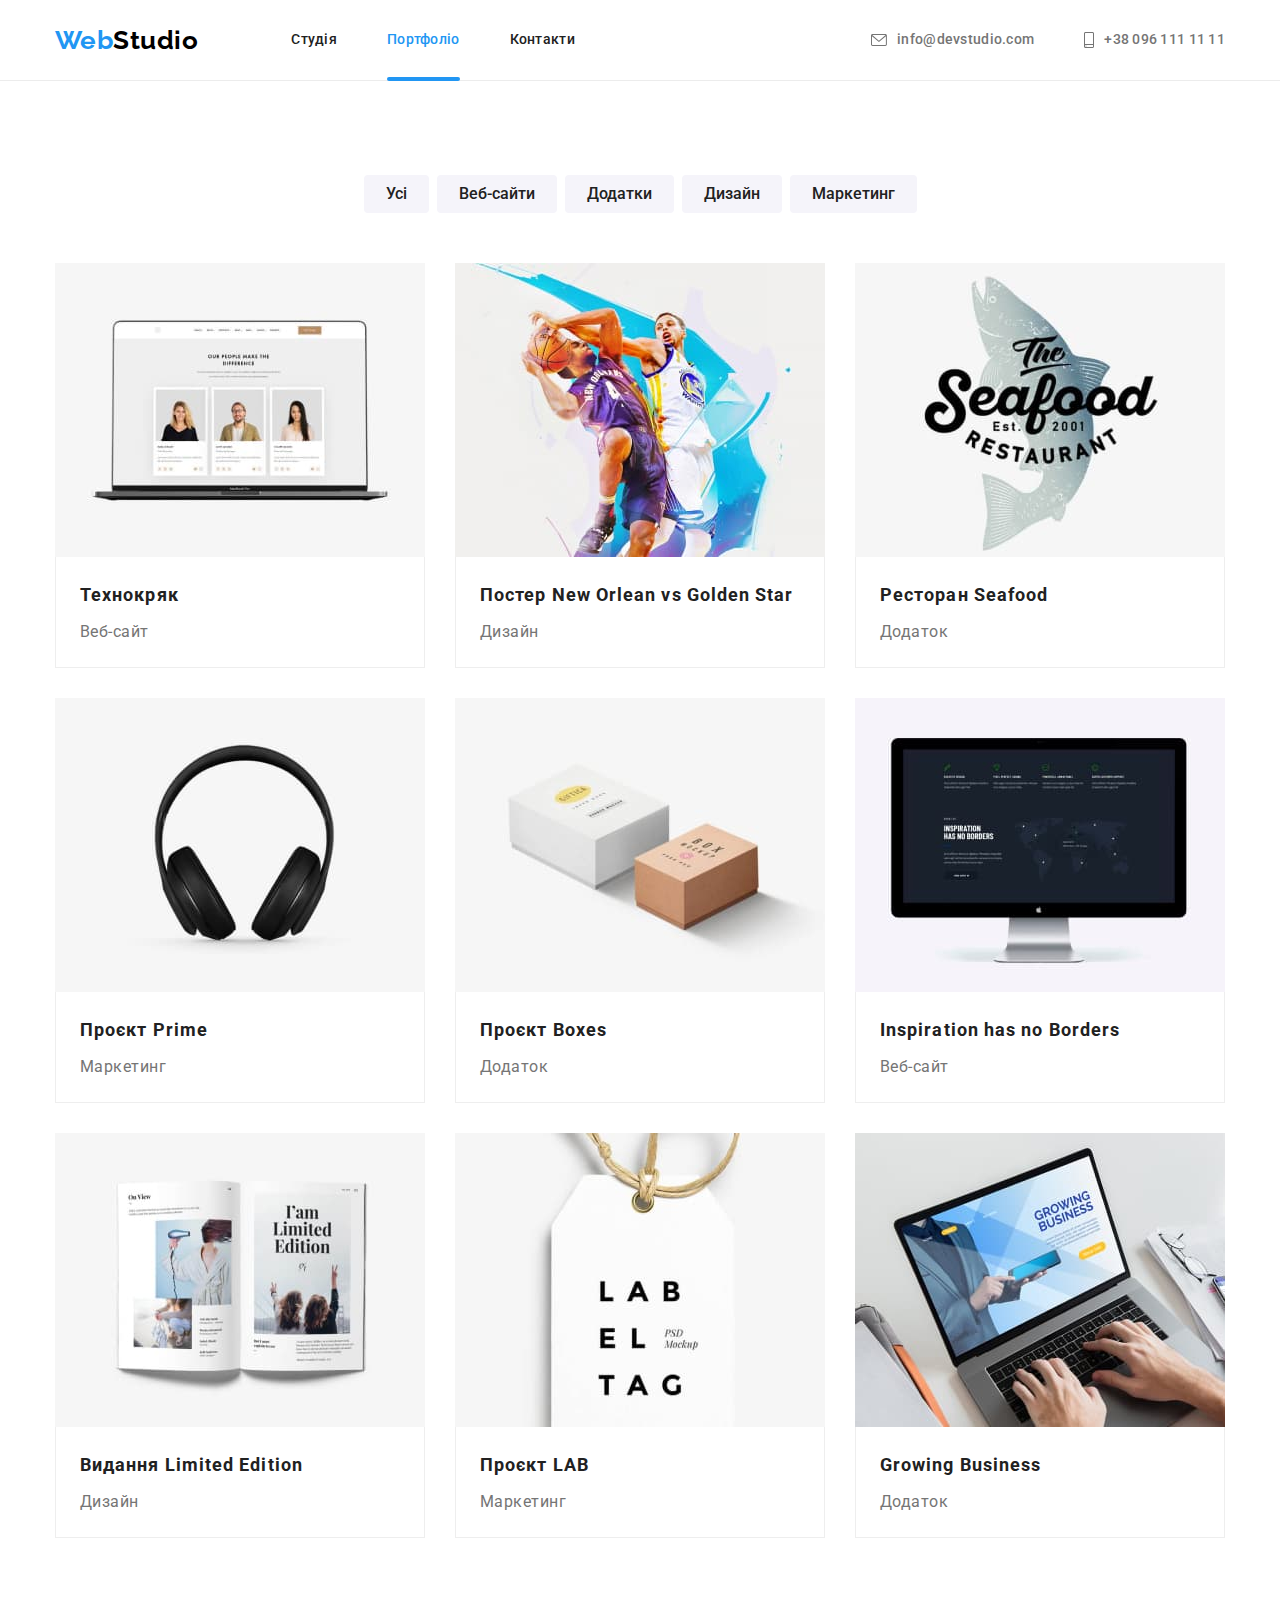
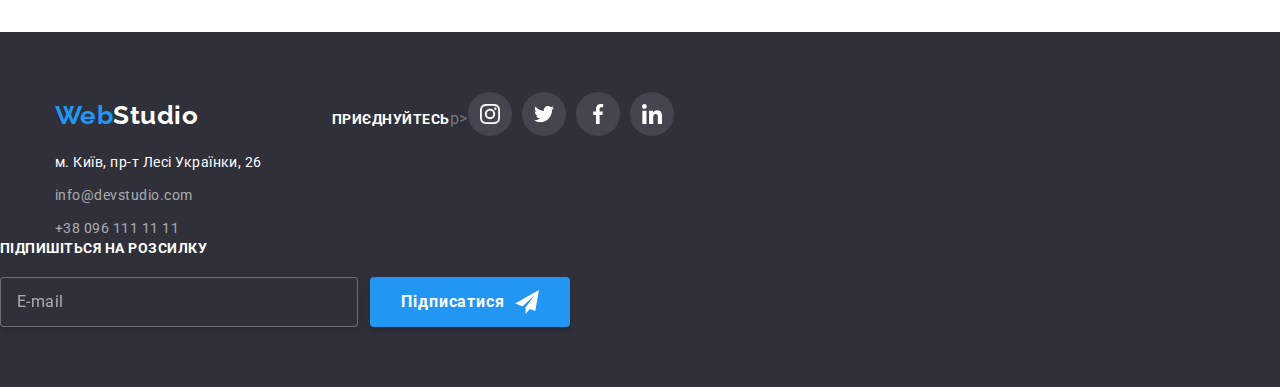
==== portfolio.html @ 07ed7af0 "modal form" ====
<!DOCTYPE html>
<html lang="uk">
  <head>
    <meta charset="UTF-8" />
    <meta http-equiv="X-UA-Compatible" content="IE=edge" />
    <meta name="viewport" content="width=device-width, initial-scale=1.0" />
    <title>Document</title>
    <link rel="preconnect" href="https://fonts.googleapis.com" />
    <link rel="preconnect" href="https://fonts.gstatic.com" crossorigin />
    <link
      href="https://fonts.googleapis.com/css2?family=Raleway:wght@700&family=Roboto:wght@400;500;700;900&display=swap"
      rel="stylesheet"
    />
    <link
      rel="stylesheet"
      href="https://cdnjs.cloudflare.com/ajax/libs/modern-normalize/1.1.0/modern-normalize.min.css"
    />
    <link rel="stylesheet" href="./css/styles.css" />
  </head>
  <body>
    <header class="page-header">
      <div class="container page-header-container">
        <nav class="menu-nav">
          <a class="logo link" href="./index.html"
            ><span class="logo-web">Web</span
            ><span class="logo-studio">Studio</span></a
          >
          <ul class="menu-navigation list">
            <li class="menu-item">
              <a class="menu-link link" href="./index.html">Студія</a>
            </li>
            <li class="menu-item">
              <a class="menu-link link current" href="./portfolio.html"
                >Портфоліо</a
              >
            </li>
            <li class="menu-item">
              <a class="menu-link link" href="#">Контакти</a>
            </li>
          </ul>
        </nav>
        <ul class="menu-contacts list">
          <li class="menu-item">
            <a
              class="contact-link link"
              href="mailto:info@devstudio.com"
              lang="en"
            >
              <svg aria-label="лист" class="icon" width="16" height="12">
                <use href="./images/sprite.svg#icon-envelope"></use>
              </svg>
              info@devstudio.com
            </a>
          </li>
          <li class="menu-item">
            <a class="contact-link link" href="tel:+380961111111">
              <svg aria-label="телефон" class="icon" width="10" height="16">
                <use href="./images/sprite.svg#icon-smartphone"></use>
              </svg>
              +38 096 111 11 11</a
            >
          </li>
        </ul>
      </div>
    </header>
    <main>
      <!-- Портфолио -->
      <section class="section portfolio">
        <div class="container">
          <h1 class="section-portfolio-title visually-hidden">Портфоліо</h1>
          <ul class="filter list">
            <li class="item">
              <button type="button" class="secondary-btn">Усі</button>
            </li>
            <li class="item">
              <button type="button" class="secondary-btn">Веб-сайти</button>
            </li>
            <li class="item">
              <button type="button" class="secondary-btn">Додатки</button>
            </li>
            <li class="item">
              <button type="button" class="secondary-btn">Дизайн</button>
            </li>
            <li class="item">
              <button type="button" class="secondary-btn">Маркетинг</button>
            </li>
          </ul>
          <ul class="portfolio-list list">
            <li class="portfolio-item">
              <a class="portfolio-item-link link" href="#">
                <div class="portfolio-list-img-wrapper">
                  <img
                    class="portfolio-img"
                    src="./images/portfolio/portfolio-1.jpg"
                    alt="Ноутбук"
                    width="370"
                  />
                  <p class="overlay">
                    Ресурс пропонує комплексні пропозиції з різним рівнем
                    функціоналу та сервісів. Все це дозволить відвідувачу
                    отримати вичерпні відомості про компанію чи приватну особу.
                  </p>
                </div>
                <div class="test-container">
                  <h2 class="portfolio-title">Технокряк</h2>
                  <p class="text">Веб-сайт</p>
                </div>
              </a>
            </li>
            <li class="portfolio-item">
              <a class="portfolio-item-link link" href="#">
                <div class="portfolio-list-img-wrapper">
                  <img
                    class="portfolio-img"
                    src="./images/portfolio/portfolio-2.jpg"
                    alt="Баскетболістии"
                    width="370"
                  />
                  <p class="overlay">
                    Ресурс пропонує комплексні пропозиції з різним рівнем
                    функціоналу та сервісів. Все це дозволить відвідувачу
                    отримати вичерпні відомості про компанію чи приватну особу.
                  </p>
                </div>
                <div class="test-container">
                  <h2 class="portfolio-title">
                    Постер New Orlean vs Golden Star
                  </h2>
                  <p class="text">Дизайн</p>
                </div>
              </a>
            </li>
            <li class="portfolio-item">
              <a class="portfolio-item-link link" href="#">
                <div class="portfolio-list-img-wrapper">
                  <img
                    class="portfolio-img"
                    src="./images/portfolio/portfolio-3.jpg"
                    alt="Логотип ресторану"
                    width="370"
                  />
                  <p class="overlay">
                    Ресурс пропонує комплексні пропозиції з різним рівнем
                    функціоналу та сервісів. Все це дозволить відвідувачу
                    отримати вичерпні відомості про компанію чи приватну особу.
                  </p>
                </div>
                <div class="test-container">
                  <h2 class="portfolio-title">Ресторан Seafood</h2>
                  <p class="text">Додаток</p>
                </div>
              </a>
            </li>
            <li class="portfolio-item">
              <a class="portfolio-item-link link" href="#">
                <div class="portfolio-list-img-wrapper">
                  <img
                    class="portfolio-img"
                    src="./images/portfolio/portfolio-4.jpg"
                    alt="Навушники"
                    width="370"
                  />
                  <p class="overlay">
                    Ресурс пропонує комплексні пропозиції з різним рівнем
                    функціоналу та сервісів. Все це дозволить відвідувачу
                    отримати вичерпні відомості про компанію чи приватну особу.
                  </p>
                </div>
                <div class="test-container">
                  <h2 class="portfolio-title">Проєкт Prime</h2>
                  <p class="text">Маркетинг</p>
                </div>
              </a>
            </li>
            <li class="portfolio-item">
              <a class="portfolio-item-link link" href="#">
                <div class="portfolio-list-img-wrapper">
                  <img
                    class="portfolio-img"
                    src="./images/portfolio/portfolio-5.jpg"
                    alt="Коробки"
                    width="370"
                  />
                  <p class="overlay">
                    Ресурс пропонує комплексні пропозиції з різним рівнем
                    функціоналу та сервісів. Все це дозволить відвідувачу
                    отримати вичерпні відомості про компанію чи приватну особу.
                  </p>
                </div>
                <div class="test-container">
                  <h2 class="portfolio-title">Проєкт Boxes</h2>
                  <p class="text">Додаток</p>
                </div>
              </a>
            </li>
            <li class="portfolio-item">
              <a class="portfolio-item-link link" href="#">
                <div class="portfolio-list-img-wrapper">
                  <img
                    class="portfolio-img"
                    src="./images/portfolio/portfolio-6.jpg"
                    alt="Монітор"
                    width="370"
                  />
                  <p class="overlay">
                    Ресурс пропонує комплексні пропозиції з різним рівнем
                    функціоналу та сервісів. Все це дозволить відвідувачу
                    отримати вичерпні відомості про компанію чи приватну особу.
                  </p>
                </div>
                <div class="test-container">
                  <h2 class="portfolio-title">Inspiration has no Borders</h2>
                  <p class="text">Веб-сайт</p>
                </div>
              </a>
            </li>
            <li class="portfolio-item">
              <a class="portfolio-item-link link" href="#">
                <div class="portfolio-list-img-wrapper">
                  <img
                    class="portfolio-img"
                    src="./images/portfolio/portfolio-7.jpg"
                    alt="Книга"
                    width="370"
                  />
                  <p class="overlay">
                    Ресурс пропонує комплексні пропозиції з різним рівнем
                    функціоналу та сервісів. Все це дозволить відвідувачу
                    отримати вичерпні відомості про компанію чи приватну особу.
                  </p>
                </div>
                <div class="test-container">
                  <h2 class="portfolio-title">Видання Limited Edition</h2>
                  <p class="text">Дизайн</p>
                </div>
              </a>
            </li>
            <li class="portfolio-item">
              <a class="portfolio-item-link link" href="#">
                <div class="portfolio-list-img-wrapper">
                  <img
                    class="portfolio-img"
                    src="./images/portfolio/portfolio-8.jpg"
                    alt="Лейба"
                    width="370"
                  />
                  <p class="overlay">
                    Ресурс пропонує комплексні пропозиції з різним рівнем
                    функціоналу та сервісів. Все це дозволить відвідувачу
                    отримати вичерпні відомості про компанію чи приватну особу.
                  </p>
                </div>
                <div class="test-container">
                  <h2 class="portfolio-title">Проєкт LAB</h2>
                  <p class="text">Маркетинг</p>
                </div>
              </a>
            </li>
            <li class="portfolio-item">
              <a class="portfolio-item-link link" href="#">
                <div class="portfolio-list-img-wrapper">
                  <img
                    class="portfolio-img"
                    src="./images/portfolio/portfolio-9.jpg"
                    alt="Людина працює за ноутбуком"
                    width="370"
                  />
                  <p class="overlay">
                    Ресурс пропонує комплексні пропозиції з різним рівнем
                    функціоналу та сервісів. Все це дозволить відвідувачу
                    отримати вичерпні відомості про компанію чи приватну особу.
                  </p>
                </div>
                <div class="test-container">
                  <h2 class="portfolio-title">Growing Business</h2>
                  <p class="text">Додаток</p>
                </div>
              </a>
            </li>
          </ul>
        </div>
      </section>
    </main>
    <footer class="page-footer">
      <div class="container footer-container">
        <div class="page-container">
          <a class="footer-logo link" href="./index.html"
            ><span class="logo-web">Web</span
            ><span class="logo-studio">Studio</span></a
          >
          <address class="footer-contacts">
            <ul class="footer-contacts-list list">
              <li class="item">
                <a
                  class="footer-adress link"
                  href="https://goo.gl/maps/CPtrU1FHBa2aNyZL9"
                  target="_blank"
                  rel="noopener noreferrer nofollow"
                  >м. Київ, пр-т Лесі Українки, 26</a
                >
              </li>
              <li class="item">
                <a
                  class="footer-contact-link link"
                  href="mailto:info@devstudio.com"
                  lang="en"
                  >info@devstudio.com</a
                >
              </li>
              <li class="item phone">
                <a class="footer-contact-link link" href="tel:+380961111111"
                  >+38 096 111 11 11</a
                >
              </li>
            </ul>
          </address>
        </div>
        <div class="footer-social">
          <p class="footer-social-title">Приєднуйтесь</div>p>
          <p></p>
          <ul class="footer-social-list list">
            <li class="footer-social-list-item">
              <a href="" class="footer-social-list-link">
                <svg
                  lang="en"
                  aria-label="instagram icon"
                  class="footer-social-list-icon"
                  width="20"
                  height="20"
                >
                  <use href="./images/sprite.svg#icon-instagram"></use>
                </svg>
              </a>
            </li>
            <li class="footer-social-list-item">
              <a href="" class="footer-social-list-link">
                <svg
                  lang="en"
                  aria-label="twitter icon"
                  class="footer-social-list-icon"
                  width="20"
                  height="20"
                >
                  <use href="./images/sprite.svg#icon-twitter"></use>
                </svg>
              </a>
            </li>
            <li class="footer-social-list-item">
              <a href="" class="footer-social-list-link">
                <svg
                  lang="en"
                  aria-label="facebook icon"
                  class="footer-social-list-icon"
                  width="20"
                  height="20"
                >
                  <use href="./images/sprite.svg#icon-facebook"></use>
                </svg>
              </a>
            </li>
            <li class="footer-social-list-item">
              <a href="" class="footer-social-list-link">
                <svg
                  lang="en"
                  aria-label="linkedin icon"
                  class="footer-social-list-icon"
                  width="20"
                  height="20"
                >
                  <use href="./images/sprite.svg#icon-linkedin"></use>
                </svg>
              </a>
            </li>
          </ul>
        </div>
        <form class="footer-form">
          <p class="footer-form-title">Підпишіться на розсилку</p>
          <div class="footer-form-field">
            <label>
              <input
                class="footer-form-input"
                type="text"
                name="email"
                placeholder="E-mail"
                required
              />
            </label>
            <button class="footer-form-btn-submit" type="submit">
              Підписатися
              <svg class="footer-form-icon" width="24" height="24">
                <use href="./images/sprite.svg#icon-send"></use>
              </svg>
            </button>
          </div>
        </form>
      </div>
    </footer>
  </body>
</html>
---- css/styles.css ----
/* белый цвет #FFFFFF */
/* основный цвет текста #757575 */
/* цвет заголовков #212121  */
/* цвет голубой #2196F3 */
/* фон белый #F5F5F5 */
/* фон серый #F5F4FA */
/* фон футера #2F303A */
:root {
  --primary-text-color: #757575;
  --title-text-color: #212121;
  --accent-color: #2196f3;
  --hero-color: #ffffff;
  --logo-color: #000000;
  --background-color-button: #f5f4fa;
  --background-color-active-button: #188ce8;
  --background-color-footer: #2f303a;
  --background-color-hero: #2f303a;
  --icon-color: #afb1b8;
  --transition-dur-and-func: 250ms cubic-bezier(0.4, 0, 0.2, 1);
}
html {
  box-sizing: border-box;
}
* *::before *::after {
  box-sizing: inherit;
}

.link {
  text-decoration: none;
}
.list {
  padding: 0;
  margin: 0;
  list-style: none;
}
h1,
h2,
h3,
h4,
p {
  margin-top: 0;
  margin-bottom: 0;
}
ul {
  margin-top: 0;
  margin-bottom: 0;
  padding-left: 0;
}
button {
  cursor: pointer;
}
img {
  display: block;
  max-width: 100%;
  height: auto;
}
body {
  font-family: "Roboto", sans-serif;
  background-color: var(--hero-color);
  color: var(--primary-text-color);
  letter-spacing: 0.03em;
}

.container {
  width: 1200px;
  margin-left: auto;
  margin-right: auto;
  padding-left: 15px;
  padding-right: 15px;
}
.section {
  padding-top: 94px;
  padding-bottom: 94px;
}
.section.not-padding-top {
  padding-top: 0;
}

/* header */
.page-header {
  border-top: 0;
  border-bottom: 1px solid #ececec;
  border-right: 0;
  border-left: 0;
}
.page-header-container {
  display: flex;
  align-items: center;
}
.logo {
  margin-right: 93px;
  font-family: "Raleway", sans-serif;
  font-weight: 700;
  font-size: 26px;
  line-height: 1.19;
}
.logo-web {
  color: var(--accent-color);
}
.logo-studio {
  color: var(--logo-color);
}

/* main-nav */
.menu-nav {
  display: flex;
  align-items: center;
}

/* menu-navigation */
.menu-navigation {
  display: flex;
  column-gap: 50px;
}
.menu-navigation .menu-link {
  display: block;
  padding-top: 32px;
  padding-bottom: 32px;

  font-weight: 500;
  font-size: 14px;
  line-height: 1.14;
  letter-spacing: 0.02em;
  color: var(--title-text-color);
  transition: color var(--transition-dur-and-func);
}
.menu-link:hover,
.menu-link:focus {
  color: var(--accent-color);
}
.menu-link.current {
  color: var(--accent-color);
}
.menu-item {
  position: relative;
}
.current::after {
  position: absolute;
  bottom: -1px;
  left: 0;
  content: "";
  width: 100%;
  height: 4px;
  background-color: var(--accent-color);
  border-radius: 2px;
}

/* menu-contacts */
.menu-contacts {
  display: flex;
  column-gap: 50px;
  margin-left: auto;
  align-items: center;
}
.menu-contacts .menu-item {
  display: block;
}
.menu-contacts .contact-link {
  display: flex;
  padding-top: 32px;
  padding-bottom: 32px;
  font-weight: 500;
  font-size: 14px;
  line-height: 1.14;
  letter-spacing: 0.02em;
  color: var(--primary-text-color);
  fill: currentColor;
  align-items: center;
  justify-content: center;
  transition: color var(--transition-dur-and-func);
}
.menu-contacts .icon {
  margin-right: 10px;
}
.menu-contacts .contact-link:hover,
.menu-contacts .contact-link:focus {
  color: var(--accent-color);
}

/* hero */
.hero {
  padding-top: 200px;
  padding-bottom: 200px;
  background-color: var(--background-color-hero);
  background-image: linear-gradient(
      rgba(47, 48, 58, 0.4),
      rgba(47, 48, 58, 0.4)
    ),
    url(../images/hero/bg.jpg);
  background-size: 1600px;
  background-repeat: no-repeat;
  background-position: center;
}

.hero-title {
  margin-bottom: 30px;
  margin-left: auto;
  margin-right: auto;
  width: 696px;
  font-weight: 900;
  font-size: 44px;
  line-height: 1.36;
  text-align: center;
  letter-spacing: 0.06em;
  text-transform: uppercase;
  color: var(--hero-color);
}

/* button */

.modal-open-btn {
  border-radius: 4px;
  padding: 10px 32px;
  margin: 0 auto;
  min-width: 216px;
  border: 1px solid transparent;
  box-shadow: 0px 4px 4px rgba(0, 0, 0, 0.15);
  font-weight: 700;
  font-size: 16px;
  line-height: 1.88;
  display: flex;
  align-items: center;
  text-align: center;
  letter-spacing: 0.06em;
  color: var(--hero-color);
  background-color: var(--accent-color);
  transition: background-color var(--transition-dur-and-func);
}
.modal-open-btn:hover,
.modal-open-btn:focus {
  background-color: var(--background-color-active-button);
}

/* featyres */
.featyres-list {
  display: flex;
  column-gap: 30px;
}
.featyres-list .item {
  width: 270px;
}
.box-icon {
  display: flex;
  justify-content: center;
  align-items: center;
  width: 270px;
  height: 120px;
  margin-bottom: 30px;
  background-color: var(--background-color-button);
  border-radius: 4px;
}
.featyres .featyres-title {
  color: var(--title-text-color);
}
.featyres-list-title {
  margin-bottom: 10px;
  font-weight: 700;
  font-size: 14px;
  line-height: 1.14;
  text-transform: uppercase;
  color: var(--title-text-color);
}
.featyres-list .text {
  font-size: 14px;
  line-height: 1.71;
}

/* work */
.work-list {
  display: flex;
  column-gap: 30px;
}
.work-list .item {
  width: 370px;
}
.work-title {
  margin-bottom: 50px;
  font-weight: 700;
  font-size: 36px;
  line-height: 1.17;
  text-align: center;
  color: var(--title-text-color);
}
.work-list-wrapper {
  position: relative;
}
.work-list-overlay {
  position: absolute;
  bottom: 0;
  left: 0;
  width: 100%;
  padding-top: 27px;
  padding-bottom: 27px;
  background-color: rgba(47, 48, 58, 0.8);
  color: var(--hero-color);

  font-style: normal;
  font-weight: 700;
  font-size: 14px;
  line-height: 1.14;
  text-align: center;
  text-transform: uppercase;
}

/* Наша команда */
.section-team {
  background-color: var(--background-color-button);
}
.team-list {
  display: flex;
  column-gap: 30px;
}
.section-team-title {
  margin-bottom: 50px;
  font-weight: 700;
  font-size: 36px;
  line-height: 1.17;
  text-align: center;
  color: var(--title-text-color);
}
.team-list-title {
  margin-bottom: 10px;
  font-weight: 500;
  font-size: 16px;
  line-height: 1.19;
  text-align: center;
  color: var(--title-text-color);
}
.team-list .text {
  font-size: 16px;
  line-height: 1.19;
  text-align: center;
  margin-bottom: 16px;
}
.team-list .item {
  width: 270px;
  background-color: var(--hero-color);
  box-shadow: 0px 1px 3px rgba(0, 0, 0, 0.12), 0px 1px 1px rgba(0, 0, 0, 0.14),
    0px 2px 1px rgba(0, 0, 0, 0.2);
  border-radius: 0px 0px 4px 4px;
}
.item-team {
  padding: 30px 15px;
}
.social-list {
  display: flex;
  justify-content: center;
  column-gap: 10px;
}
.social-list-link {
  display: flex;
  align-items: center;
  justify-content: center;
  width: 44px;
  height: 44px;
  border-radius: 50%;
  background-color: var(--hero-color);
  transition: background-color var(--transition-dur-and-func);
}
.social-list-link:hover,
.social-list-link:focus {
  background-color: var(--accent-color);
}
.social-list-icon {
  fill: var(--icon-color);
  transition: fill var(--transition-dur-and-func);
}
.social-list-link:hover .social-list-icon,
.social-list-link:focus .social-list-icon {
  fill: var(--hero-color);
}
/* Client */
.section-client-title {
  margin-bottom: 50px;
  font-style: normal;
  font-weight: 700;
  font-size: 36px;
  line-height: 1.17;
  text-align: center;
  color: var(--title-text-color);
}
.section-client-list {
  display: flex;
  gap: 30px;
}
.section-client-item {
  width: 170px;
  height: 92px;
}
.client-link {
  display: flex;
  width: 100%;
  height: 100%;
  justify-content: center;
  align-items: center;
  border: 1px solid var(--icon-color);
  border-radius: 4px;
  color: var(--icon-color);
  fill: currentColor;
  transition: color var(--transition-dur-and-func),
    border-color var(--transition-dur-and-func);
}
.client-link:hover,
.client-link:focus {
  color: var(--accent-color);
  border-color: var(--accent-color);
}

/* footer */
.page-footer {
  padding-top: 60px;
  padding-bottom: 60px;
  background-color: var(--background-color-footer);
}
.footer-logo .logo-web {
  color: var(--accent-color);
}
.footer-logo .logo-studio {
  color: var(--hero-color);
}
.page-footer .footer-logo {
  font-family: "Raleway", sans-serif;
  font-weight: 700;
  font-size: 26px;
  line-height: 1.19;
}
.footer-contacts {
  margin-top: 20px;
  font-style: normal;
  font-size: 14px;
  line-height: 1.71;
}
.footer-contacts-list .item {
  margin-top: 0;
  margin-bottom: 9px;
}
.footer-contacts-list .phone {
  margin-bottom: 0;
}

.footer-adress {
  color: var(--hero-color);
  transition: color var(--transition-dur-and-func);
}
.footer-contact-link {
  color: rgba(255, 255, 255, 0.6);
  transition: color var(--transition-dur-and-func);
}
.footer-adress:hover,
.footer-adress:focus {
  color: var(--accent-color);
}
.footer-contact-link:hover,
.footer-contact-link:focus {
  color: var(--accent-color);
}
.page-container {
  margin-right: 70px;
}
.footer-container {
  display: flex;
  align-items: baseline;
}
.footer-social-title {
  margin-bottom: 20px;
  font-weight: 700;
  font-size: 14px;
  line-height: 1.14;
  text-transform: uppercase;
  color: var(--hero-color);
}
.footer-social-list {
  display: flex;
  column-gap: 10px;
}
.footer-social-list-link {
  display: flex;
  align-items: center;
  justify-content: center;
  width: 44px;
  height: 44px;
  border-radius: 50%;
  background-color: rgba(255, 255, 255, 0.1);
  transition: background-color var(--transition-dur-and-func);
}
.footer-social-list-link:hover,
.footer-social-list-link:focus {
  background-color: var(--accent-color);
}
.footer-social-list-icon {
  fill: var(--hero-color);
}
.footer-form {
  margin-left: auto;
}
.footer-form-title {
  margin-bottom: 20px;
  font-weight: 700;
  font-size: 14px;
  line-height: 1.14;
  text-transform: uppercase;
  color: var(--hero-color);
}
.footer-form-field {
  display: flex;
  column-gap: 12px;
}
.footer-form-input {
  border: 1px solid rgba(255, 255, 255, 0.3);
  filter: drop-shadow(0px 4px 4px rgba(0, 0, 0, 0.15));
  border-radius: 4px;
  background-color: var(--background-color-footer);
  min-width: 358px;
  height: 50px;
  padding-left: 16px;
  color: var(--hero-color);
  transition: border-color var(--transition-dur-and-func);
}
.footer-form-input::placeholder {
  font-weight: 400;
  font-size: 16px;
  line-height: 1.25;
  letter-spacing: 0.03em;

  color: rgba(255, 255, 255, 0.6);
}
.footer-form-input:focus {
  outline: none;
  border-color: var(--accent-color);
}

.footer-form-btn-submit {
  min-width: 200px;
  padding: 10px 28px;
  font-weight: 700;
  font-size: 16px;
  line-height: 1.88;

  display: flex;
  column-gap: 10px;
  align-items: center;
  text-align: center;
  justify-content: center;
  letter-spacing: 0.06em;
  color: var(--hero-color);
  background-color: var(--accent-color);
  box-shadow: 0px 4px 4px rgba(0, 0, 0, 0.15);
  border-radius: 4px;
  border: none;
  transition: background-color var(--transition-dur-and-func);
}
.footer-form-btn-submit:hover,
.footer-form-btn-submit:focus {
  background-color: var(--background-color-active-button);
  outline: none;
}

.footer-form-icon {
  fill: var(--hero-color);
}

.visually-hidden {
  position: absolute;
  white-space: nowrap;
  width: 1px;
  height: 1px;
  overflow: hidden;
  border: 0;
  padding: 0;
  clip: rect(0 0 0 0);
  clip-path: inset(50%);
  margin: -1px;
}

/* Стили для портфолио */
.filter {
  display: flex;
  column-gap: 8px;
  justify-content: center;
  margin-bottom: 50px;
}
.secondary-btn {
  border: none;
  border-radius: 4px;
  padding: 6px 22px;
  font-weight: 500;
  font-size: 16px;
  line-height: 1.62;
  text-align: center;
  color: var(--title-text-color);
  background-color: var(--background-color-button);
  transition: color var(--transition-dur-and-func),
    background-color var(--transition-dur-and-func),
    box-shadow var(--transition-dur-and-func);
}
.secondary-btn:hover,
.secondary-btn:focus {
  color: var(--hero-color);
  background-color: var(--accent-color);
  box-shadow: 0px 3px 1px rgba(0, 0, 0, 0.1), 0px 1px 2px rgba(0, 0, 0, 0.08),
    0px 2px 2px rgba(0, 0, 0, 0.12);
}
.portfolio-list .portfolio-title {
  font-weight: 700;
  font-size: 18px;
  line-height: 2;
  letter-spacing: 0.06em;
  color: var(--title-text-color);
}
.portfolio-title {
  margin-bottom: 4px;
}
.portfolio-list .text {
  font-size: 16px;
  line-height: 1.88;
}
.portfolio-list {
  display: flex;
  flex-wrap: wrap;
  gap: 30px;
}
.portfolio-item {
  display: flex;
  width: 370px;
}
.portfolio-item .link {
  width: 100%;
  transition: box-shadow var(--transition-dur-and-func);
}
.portfolio-item .link:hover,
.portfolio-item .link:focus {
  box-shadow: 0px 1px 1px rgba(0, 0, 0, 0.12), 0px 4px 4px rgba(0, 0, 0, 0.06),
    1px 4px 6px rgba(0, 0, 0, 0.16);
}
.portfolio-list-img-wrapper {
  position: relative;
  overflow: hidden;
}
.overlay {
  position: absolute;
  top: 0;
  left: 0;
  width: 100%;
  height: 100%;
  background-color: rgba(33, 150, 243, 0.9);
  color: var(--hero-color);
  padding: 63px 24px;
  overflow: auto;
  transform: translateY(100%);
  transition: transform var(--transition-dur-and-func);

  font-style: normal;
  font-weight: 400;
  font-size: 18px;
  line-height: 1.56;
}
.portfolio-item-link:hover .overlay,
.portfolio-item-link:focus .overlay {
  transform: translateY(0%);
}
.test-container {
  max-width: 370px;
  padding: 20px 24px;
  border-top: 0;
  border-bottom: 1px solid #eeeeee;
  border-right: 1px solid #eeeeee;
  border-left: 1px solid #eeeeee;
}
.test-container .text {
  color: var(--primary-text-color);
}
/* backdrop */

.backdrop {
  position: fixed;
  top: 0;
  left: 0;
  z-index: 100;
  width: 100%;
  height: 100%;
  background-color: rgba(0, 0, 0, 0.2);
  transition: opacity var(--transition-dur-and-func),
    visibility var(--transition-dur-and-func);
}
.backdrop.is-hidden {
  visibility: hidden;
  opacity: 0;
  pointer-events: none;
}
.modal {
  position: absolute;
  top: 50%;
  left: 50%;
  transform: translate(-50%, -50%);
  width: 528px;
  height: 581px;
  background-color: var(--hero-color);
  box-shadow: 0px 1px 3px rgba(0, 0, 0, 0.12), 0px 1px 1px rgba(0, 0, 0, 0.14),
    0px 2px 1px rgba(0, 0, 0, 0.2);
  border-radius: 4px;
}
.modal-close-btn {
  position: absolute;
  top: 8px;
  right: 8px;
  display: flex;
  align-items: center;
  justify-content: center;
  width: 30px;
  height: 30px;
  background-color: var(--hero-color);
  border: 1px solid rgba(0, 0, 0, 0.1);
  border-radius: 50%;
  padding: 0;
  transition: fill var(--transition-dur-and-func);
}
.modal-close-btn:hover,
.modal-close-btn:focus {
  fill: var(--accent-color);
}

/* modal-form */
.modal-form-title {
  margin-bottom: 12px;

  font-weight: 700;
  font-size: 20px;
  line-height: 1.15;
  text-align: center;
  letter-spacing: 0.03em;
  color: var(--title-text-color);
}
.modal-form {
  display: flex;
  flex-direction: column;
  padding: 40px;
}
.modal-form-label {
  margin-bottom: 10px;
}
.modal-form-desc {
  display: block;
  margin-bottom: 4px;
  font-style: normal;
  font-weight: 400;
  font-size: 12px;
  line-height: 1.17;
  letter-spacing: 0.01em;
}
.modal-form-input-wrapper {
  position: relative;
  display: block;
}
.modal-form-input {
  width: 100%;
  height: 40px;
  padding-left: 42px;
  border: 1px solid rgba(33, 33, 33, 0.2);
  border-radius: 4px;
  transition: border-color var(--transition-dur-and-func);
}
.modal-form-input:focus {
  outline: none;
  border-color: var(--accent-color);
}
.modal-form-input-icon {
  position: absolute;
  top: 50%;
  left: 12px;
  transform: translateY(-50%);
  display: block;
  transition: fill var(--transition-dur-and-func);
}
.modal-form-input:focus + .modal-form-input-icon {
  fill: var(--accent-color);
}
.modal-form-message {
  width: 100%;
  height: 120px;
  padding: 12px 16px;
  margin-bottom: 20px;
  resize: none;
  border: 1px solid rgba(33, 33, 33, 0.2);
  border-radius: 4px;
  transition: border-color var(--transition-dur-and-func);
}
.modal-form-message::placeholder {
  font-weight: 400;
  font-size: 12px;
  line-height: 1.17;
  letter-spacing: 0.01em;

  color: rgba(117, 117, 117, 0.5);
}
.modal-form-message:focus {
  outline: none;
  border-color: var(--accent-color);
}
.modal-form-check-field {
  display: flex;
  align-items: center;
  margin-bottom: 30px;
  text-align: center;
  justify-content: center;

  font-weight: 400;
  font-size: 14px;
  line-height: 1.71;
}
.modal-form-check {
  position: absolute;
  appearance: none;
  transition: box-shadow var(--transition-dur-and-func);
}
.modal-form-own-checkbox {
  cursor: pointer;
  margin-right: 7px;
  border: 0.2px solid var(--title-text-color);
  border-radius: 2px;
}
.modal-form-own-checkbox-icon {
  display: none;
  fill: var(--hero-color);
}
.modal-form-check:checked + .modal-form-own-checkbox {
  background-color: var(--accent-color);
  border: none;
  border-radius: 2px;
}
.modal-form-check:checked
  + .modal-form-own-checkbox
  .modal-form-own-checkbox-icon {
  display: block;
}
.modal-form-check:focus + .modal-form-own-checkbox {
  box-shadow: 0 0 0 1px var(--accent-color);
}
.modal-form-link {
  color: var(--accent-color);
}
.modal-form-sabmit {
  border-radius: 4px;
  padding: 10px 52px;
  margin: 0 auto;
  min-width: 200px;
  border: 1px solid transparent;
  box-shadow: 0px 4px 4px rgba(0, 0, 0, 0.15);

  font-weight: 700;
  font-size: 16px;
  line-height: 1.88;
  display: flex;
  align-items: center;
  text-align: center;
  letter-spacing: 0.06em;
  color: var(--hero-color);
  background-color: var(--accent-color);
  transition: background-color var(--transition-dur-and-func);
}
.modal-form-sabmit:hover,
.modal-form-sabmit:focus {
  background-color: var(--background-color-active-button);
}
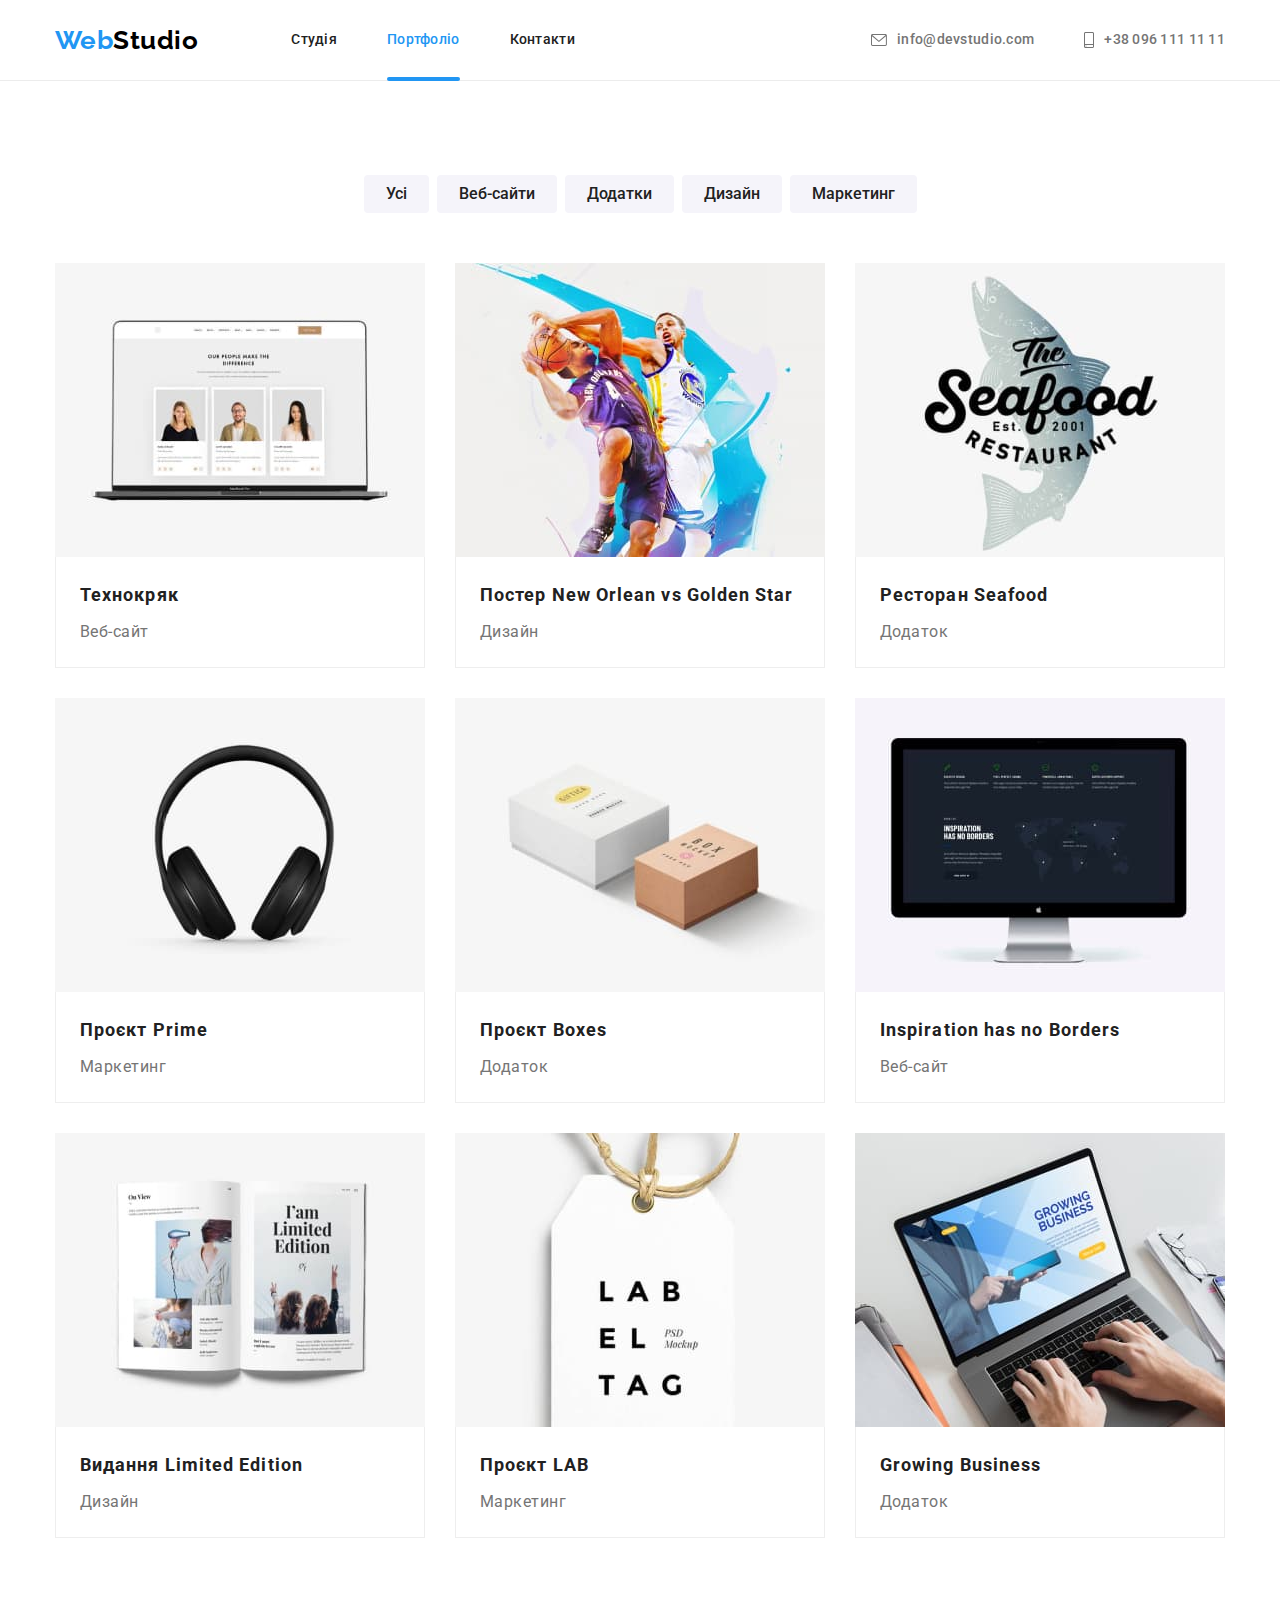
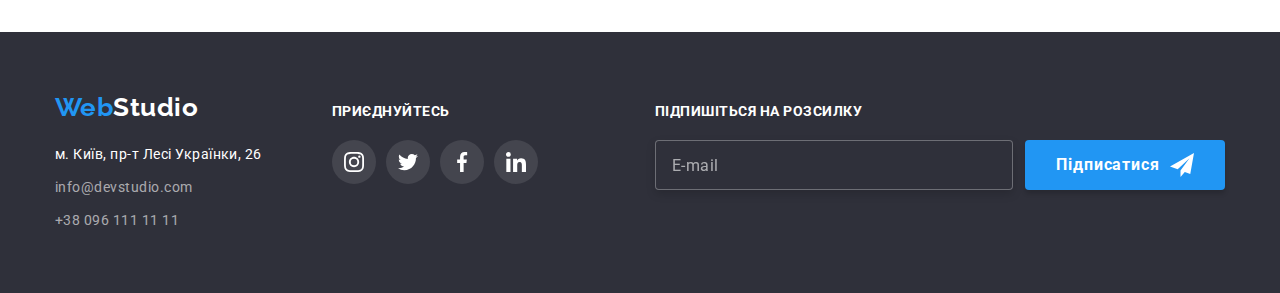
==== commit 44bd5287: "modal form" ====
--- a/portfolio.html
+++ b/portfolio.html
@@ -316,8 +316,7 @@
           </address>
         </div>
         <div class="footer-social">
-          <p class="footer-social-title">Приєднуйтесь</div>p>
-          <p></p>
+          <p class="footer-social-title">Приєднуйтесь</p>
           <ul class="footer-social-list list">
             <li class="footer-social-list-item">
               <a href="" class="footer-social-list-link">
